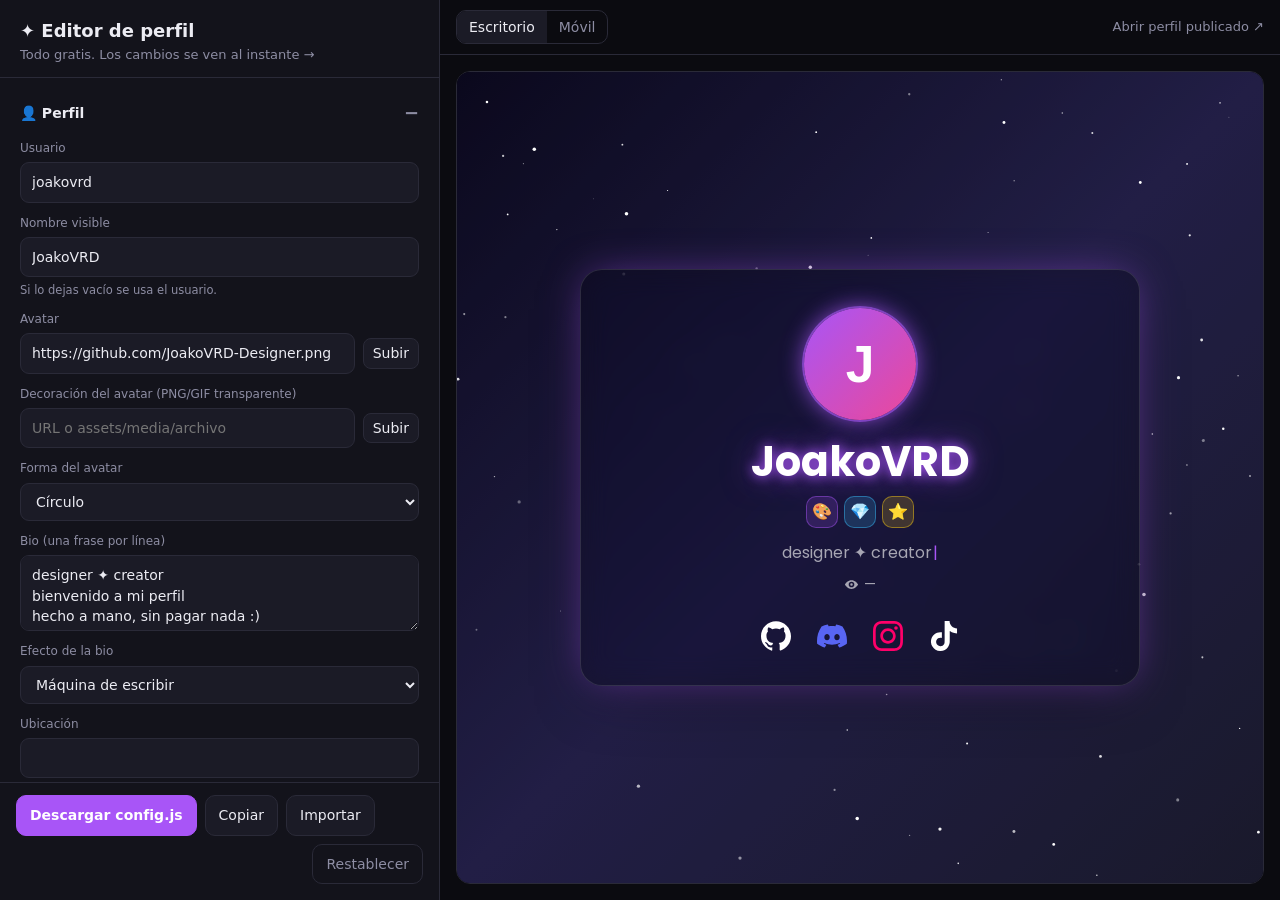
==== editor.html @ 72a68ce2 "Add guns.lol-style profile page with free premium features Static site (no build step) deployable on" ====
<!doctype html>
<html lang="es">
<head>
  <meta charset="utf-8" />
  <meta name="viewport" content="width=device-width, initial-scale=1" />
  <title>Editor de perfil</title>
  <meta name="robots" content="noindex" />
  <link rel="icon" href="data:image/svg+xml,<svg xmlns='http://www.w3.org/2000/svg' viewBox='0 0 24 24'><text y='20' font-size='20'>✦</text></svg>" />
  <link rel="stylesheet" href="assets/css/editor.css" />
  <script src="assets/js/defaults.js"></script>
  <script src="assets/js/icons.js"></script>
  <script src="config.js"></script>
</head>
<body>
  <aside class="side">
    <header class="side-head">
      <div>
        <h1>✦ Editor de perfil</h1>
        <p>Todo gratis. Los cambios se ven al instante →</p>
      </div>
    </header>

    <form id="form" class="form" autocomplete="off" onsubmit="return false"></form>

    <footer class="side-foot">
      <div id="files" class="files" hidden></div>
      <div class="actions">
        <button id="download" type="button" class="primary">Descargar config.js</button>
        <button id="copy" type="button">Copiar</button>
        <label class="btn-like">Importar<input id="import" type="file" accept=".js,.json" hidden /></label>
        <button id="reset" type="button" class="ghost" title="Descarta los cambios del editor y vuelve a config.js">Restablecer</button>
      </div>
    </footer>
  </aside>

  <main class="preview">
    <div class="preview-bar">
      <div class="seg" role="group" aria-label="Tamaño de vista previa">
        <button type="button" data-size="desktop" class="on">Escritorio</button>
        <button type="button" data-size="mobile">Móvil</button>
      </div>
      <a href="index.html" target="_blank" rel="noopener">Abrir perfil publicado ↗</a>
    </div>
    <div class="frame-wrap"><iframe id="frame" title="Vista previa del perfil" src="index.html?preview=1"></iframe></div>
  </main>

  <div id="toast" class="toast" role="status" aria-live="polite"></div>
  <script src="assets/js/editor.js"></script>
</body>
</html>
---- assets/css/editor.css ----
:root {
  --bg: #0b0b10;
  --panel: #13131b;
  --field: #1b1b26;
  --line: #2a2a38;
  --text: #ececf3;
  --muted: #8d8da3;
  --accent: #a855f7;
  color-scheme: dark;
}
* { box-sizing: border-box; }
html, body { height: 100%; margin: 0; }
body {
  display: grid; grid-template-columns: minmax(340px, 440px) 1fr;
  background: var(--bg); color: var(--text);
  font: 14px/1.45 system-ui, -apple-system, "Segoe UI", Roboto, sans-serif;
}
button, input, select, textarea { font: inherit; color: inherit; }

.side { display: flex; flex-direction: column; min-height: 0; height: 100vh; background: var(--panel); border-right: 1px solid var(--line); }
.side-head { padding: 18px 20px 12px; border-bottom: 1px solid var(--line); }
.side-head h1 { margin: 0; font-size: 18px; }
.side-head p { margin: 2px 0 0; color: var(--muted); font-size: 13px; }
.form { flex: 1; overflow-y: auto; padding: 8px 12px 24px; }

details { border-bottom: 1px solid var(--line); }
summary { cursor: pointer; padding: 14px 8px; font-weight: 600; list-style: none; display: flex; justify-content: space-between; align-items: center; }
summary::-webkit-details-marker { display: none; }
summary::after { content: "+"; color: var(--muted); font-size: 18px; }
details[open] summary::after { content: "−"; }
.fields { display: grid; gap: 12px; padding: 0 8px 18px; }

.field { display: grid; gap: 5px; }
.field > span { font-size: 12px; color: var(--muted); display: flex; justify-content: space-between; }
.field input[type="text"], .field input[type="number"], .field input[type="url"], .field select, .field textarea {
  width: 100%; padding: 9px 11px; border-radius: 9px; border: 1px solid var(--line); background: var(--field); outline: none;
}
.field textarea { resize: vertical; min-height: 76px; }
.field input:focus, .field select:focus, .field textarea:focus { border-color: var(--accent); }
.field small { color: var(--muted); font-size: 11.5px; }
.row { display: flex; gap: 8px; align-items: center; }
.row > input[type="text"] { flex: 1; min-width: 0; }
input[type="range"] { width: 100%; accent-color: var(--accent); }
input[type="color"] { width: 42px; height: 36px; padding: 2px; border-radius: 9px; border: 1px solid var(--line); background: var(--field); cursor: pointer; }
.check { display: flex; align-items: center; gap: 10px; cursor: pointer; font-size: 13.5px; }
.check input { width: 18px; height: 18px; accent-color: var(--accent); }
.grid2 { display: grid; grid-template-columns: 1fr 1fr; gap: 12px; }

.list { display: grid; gap: 10px; }
.item { border: 1px solid var(--line); border-radius: 12px; padding: 12px; display: grid; gap: 10px; background: #16161f; }
.item-head { display: flex; justify-content: space-between; align-items: center; font-size: 12px; color: var(--muted); }
.item-tools { display: flex; gap: 4px; }
.item-tools button, .mini { border: 1px solid var(--line); background: var(--field); border-radius: 8px; padding: 4px 9px; cursor: pointer; }
.item-tools button:hover, .mini:hover { border-color: var(--accent); }
.add { border: 1px dashed var(--line); background: none; border-radius: 12px; padding: 10px; cursor: pointer; color: var(--muted); }
.add:hover { border-color: var(--accent); color: var(--text); }

.side-foot { border-top: 1px solid var(--line); padding: 12px 16px 16px; display: grid; gap: 10px; }
.actions { display: flex; flex-wrap: wrap; gap: 8px; }
.actions button, .btn-like { border: 1px solid var(--line); background: var(--field); padding: 9px 13px; border-radius: 10px; cursor: pointer; }
.actions button:hover, .btn-like:hover { border-color: var(--accent); }
.actions .primary { background: var(--accent); border-color: var(--accent); color: #fff; font-weight: 600; }
.actions .ghost { background: none; margin-left: auto; color: var(--muted); }
.files { font-size: 12px; color: var(--muted); background: #1d1a10; border: 1px solid #4a3f14; border-radius: 10px; padding: 10px 12px; }
.files strong { color: #f5d06b; }
.files code { color: var(--text); }

.preview { display: flex; flex-direction: column; min-width: 0; height: 100vh; }
.preview-bar { display: flex; justify-content: space-between; align-items: center; padding: 10px 16px; border-bottom: 1px solid var(--line); }
.preview-bar a { color: var(--muted); text-decoration: none; font-size: 13px; }
.preview-bar a:hover { color: var(--text); }
.seg { display: inline-flex; border: 1px solid var(--line); border-radius: 10px; overflow: hidden; }
.seg button { border: 0; background: none; padding: 6px 12px; cursor: pointer; color: var(--muted); }
.seg button.on { background: var(--field); color: var(--text); }
.frame-wrap { flex: 1; display: grid; place-items: center; padding: 16px; min-height: 0; }
iframe { width: 100%; height: 100%; border: 1px solid var(--line); border-radius: 14px; background: #000; transition: width 0.3s; }
.mobile iframe { width: 390px; max-width: 100%; height: min(100%, 844px); }

.toast { position: fixed; left: 50%; bottom: 24px; translate: -50% 20px; padding: 10px 16px; border-radius: 10px; background: #222; border: 1px solid var(--line); opacity: 0; pointer-events: none; transition: 0.25s; z-index: 9; }
.toast.show { opacity: 1; translate: -50% 0; }

@media (max-width: 860px) {
  body { grid-template-columns: 1fr; }
  .side { height: auto; min-height: 0; border-right: 0; }
  .form { overflow: visible; }
  .preview { order: -1; position: sticky; top: 0; z-index: 2; background: var(--bg); height: 55vh; }
}
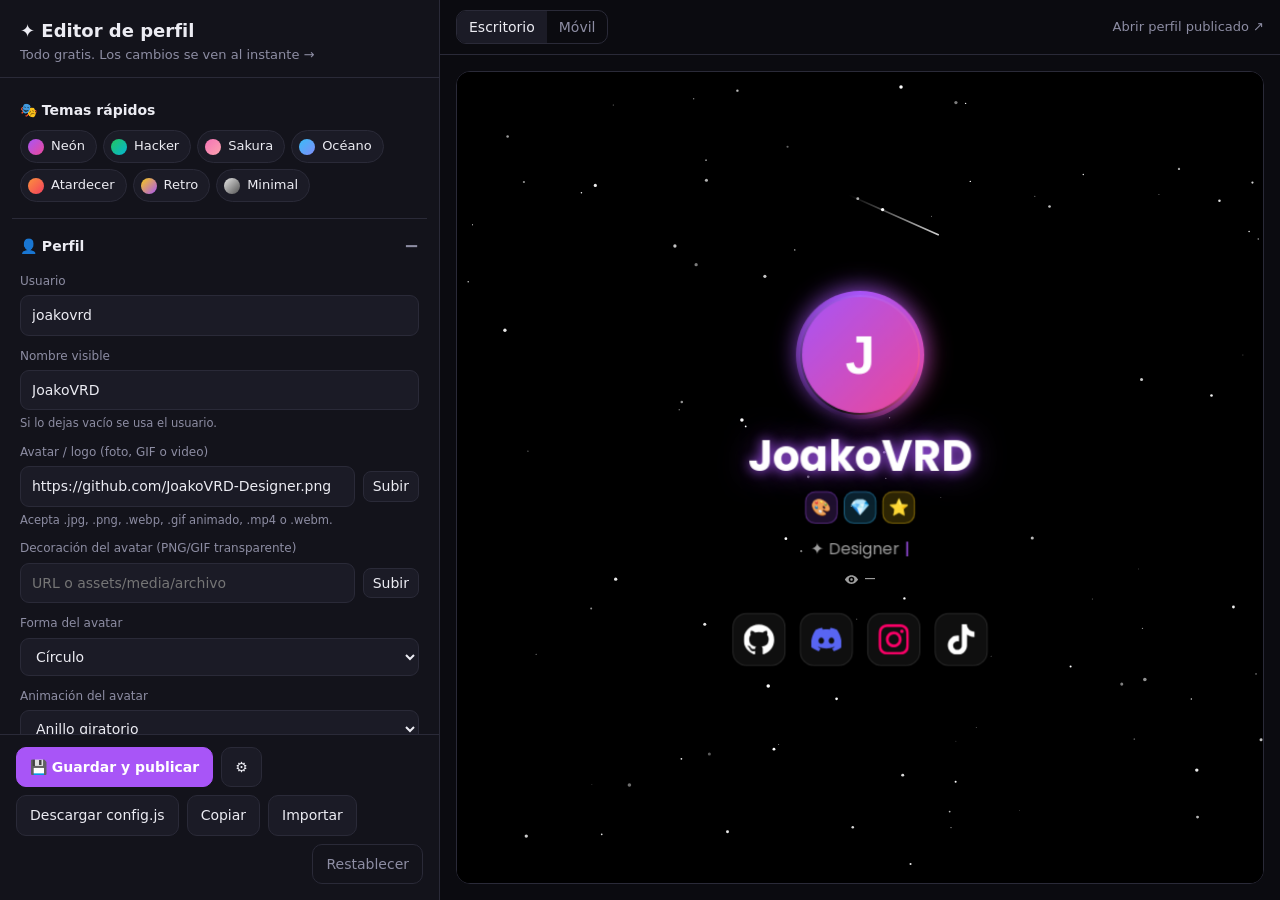
==== commit 745145a9: "Add "Guardar y publicar" button to the editor - New publish.js commits config.js and any files picke" ====
--- a/editor.html
+++ b/editor.html
@@ -9,7 +9,8 @@
   <link rel="stylesheet" href="assets/css/editor.css" />
   <script src="assets/js/defaults.js"></script>
   <script src="assets/js/icons.js"></script>
-  <script src="config.js"></script>
+  <!-- config.js sin caché: los cambios guardados se ven apenas GitHub Pages publica -->
+  <script>document.write('<script src="config.js?v=' + Date.now() + '"><\/script>');</script>
 </head>
 <body>
   <aside class="side">
@@ -24,8 +25,11 @@
 
     <footer class="side-foot">
       <div id="files" class="files" hidden></div>
+      <div id="publish-status" class="publish-status" hidden></div>
       <div class="actions">
-        <button id="download" type="button" class="primary">Descargar config.js</button>
+        <button id="publish" type="button" class="primary" title="Guarda en GitHub y publica tu perfil (Ctrl+S)">💾 Guardar y publicar<span id="dirty" class="dirty" hidden aria-label="cambios sin guardar"></span></button>
+        <button id="gh-settings" type="button" title="Conexión con GitHub" aria-label="Conexión con GitHub">⚙</button>
+        <button id="download" type="button">Descargar config.js</button>
         <button id="copy" type="button">Copiar</button>
         <label class="btn-like">Importar<input id="import" type="file" accept=".js,.json" hidden /></label>
         <button id="reset" type="button" class="ghost" title="Descarta los cambios del editor y vuelve a config.js">Restablecer</button>
@@ -44,7 +48,35 @@
     <div class="frame-wrap"><iframe id="frame" title="Vista previa del perfil" src="index.html?preview=1"></iframe></div>
   </main>
 
+  <dialog id="gh-dialog" class="gh-dialog">
+    <form method="dialog" id="gh-form">
+      <h2>Conectar con GitHub</h2>
+      <p>Para guardar directamente, el editor necesita un <strong>token personal</strong> de tu cuenta de GitHub. Se crea una sola vez:</p>
+      <ol>
+        <li>Abre <a href="https://github.com/settings/personal-access-tokens/new" target="_blank" rel="noopener">github.com/settings/personal-access-tokens/new</a></li>
+        <li><em>Token name</em>: "Editor de perfil". <em>Expiration</em>: la que quieras (puede ser sin vencimiento).</li>
+        <li><em>Repository access</em> → <strong>Only select repositories</strong> → elige este repositorio.</li>
+        <li><em>Permissions</em> → <em>Repository permissions</em> → <strong>Contents: Read and write</strong>.</li>
+        <li>Pulsa <strong>Generate token</strong>, cópialo y pégalo aquí abajo.</li>
+      </ol>
+      <div class="grid2">
+        <label class="field"><span>Usuario de GitHub</span><input id="gh-owner" type="text" required /></label>
+        <label class="field"><span>Repositorio</span><input id="gh-repo" type="text" required /></label>
+      </div>
+      <label class="field"><span>Rama publicada (la de GitHub Pages)</span><input id="gh-branch" type="text" required /></label>
+      <label class="field"><span>Token</span><input id="gh-token" type="password" placeholder="github_pat_…" autocomplete="off" required /></label>
+      <label class="check"><input id="gh-remember" type="checkbox" checked /> Recordar en este navegador <small>— no lo marques en computadoras compartidas</small></label>
+      <p class="gh-note">El token solo se guarda en tu navegador y solo se envía a api.github.com. Nunca se sube al repositorio.</p>
+      <div class="actions">
+        <button type="submit" value="ok" class="primary">Guardar conexión</button>
+        <button type="button" id="gh-forget" class="ghost">Olvidar token</button>
+        <button type="submit" value="cancel" formnovalidate>Cancelar</button>
+      </div>
+    </form>
+  </dialog>
+
   <div id="toast" class="toast" role="status" aria-live="polite"></div>
+  <script src="assets/js/publish.js"></script>
   <script src="assets/js/editor.js"></script>
 </body>
 </html>
--- a/assets/css/editor.css
+++ b/assets/css/editor.css
@@ -52,6 +52,14 @@
 .item-tools { display: flex; gap: 4px; }
 .item-tools button, .mini { border: 1px solid var(--line); background: var(--field); border-radius: 8px; padding: 4px 9px; cursor: pointer; }
 .item-tools button:hover, .mini:hover { border-color: var(--accent); }
+.mini.on { border-color: var(--accent); color: var(--text); background: color-mix(in srgb, var(--accent) 25%, var(--field)); }
+.themes-wrap { padding: 14px 8px 16px; border-bottom: 1px solid var(--line); display: grid; gap: 10px; }
+.themes-wrap > span { font-weight: 600; }
+.themes { display: flex; flex-wrap: wrap; gap: 6px; }
+.theme { display: inline-flex; align-items: center; gap: 7px; padding: 6px 11px 6px 7px; border-radius: 999px; border: 1px solid var(--line); background: var(--field); cursor: pointer; font-size: 13px; transition: border-color 0.2s, transform 0.2s; }
+.theme:hover { border-color: var(--a); transform: translateY(-1px); }
+.theme .sw { width: 16px; height: 16px; border-radius: 50%; background: linear-gradient(135deg, var(--a), var(--b)); }
+.list-label { font-size: 12px; color: var(--muted); margin-bottom: -6px; }
 .add { border: 1px dashed var(--line); background: none; border-radius: 12px; padding: 10px; cursor: pointer; color: var(--muted); }
 .add:hover { border-color: var(--accent); color: var(--text); }
 
@@ -85,3 +93,22 @@
   .form { overflow: visible; }
   .preview { order: -1; position: sticky; top: 0; z-index: 2; background: var(--bg); height: 55vh; }
 }
+
+/* ------------------------------------------------------------ guardar y publicar */
+.actions .primary { position: relative; }
+.dirty { position: absolute; top: -4px; right: -4px; width: 11px; height: 11px; border-radius: 50%; background: #f5d06b; border: 2px solid var(--panel); }
+.actions button:disabled { opacity: 0.6; cursor: progress; }
+.publish-status { font-size: 12.5px; color: var(--muted); background: var(--field); border: 1px solid var(--line); border-radius: 10px; padding: 9px 12px; }
+.publish-status.ok { color: #86efac; border-color: #14532d; background: #0b1f14; }
+.publish-status.err { color: #fca5a5; border-color: #7f1d1d; background: #1f0b0b; }
+.publish-status a { color: inherit; }
+.gh-dialog { width: min(560px, calc(100vw - 32px)); max-height: calc(100vh - 32px); overflow: auto; padding: 22px; border: 1px solid var(--line); border-radius: 16px; background: var(--panel); color: var(--text); }
+.gh-dialog::backdrop { background: rgba(0, 0, 0, 0.6); backdrop-filter: blur(4px); }
+.gh-dialog h2 { margin: 0 0 8px; font-size: 18px; }
+.gh-dialog p, .gh-dialog ol { margin: 0 0 12px; color: var(--muted); font-size: 13.5px; }
+.gh-dialog ol { padding-left: 20px; display: grid; gap: 4px; }
+.gh-dialog a { color: var(--accent); }
+.gh-dialog form { display: grid; gap: 12px; }
+.gh-dialog input[type="text"], .gh-dialog input[type="password"] { width: 100%; padding: 9px 11px; border-radius: 9px; border: 1px solid var(--line); background: var(--field); outline: none; }
+.gh-dialog input:focus { border-color: var(--accent); }
+.gh-note { font-size: 12px !important; }
